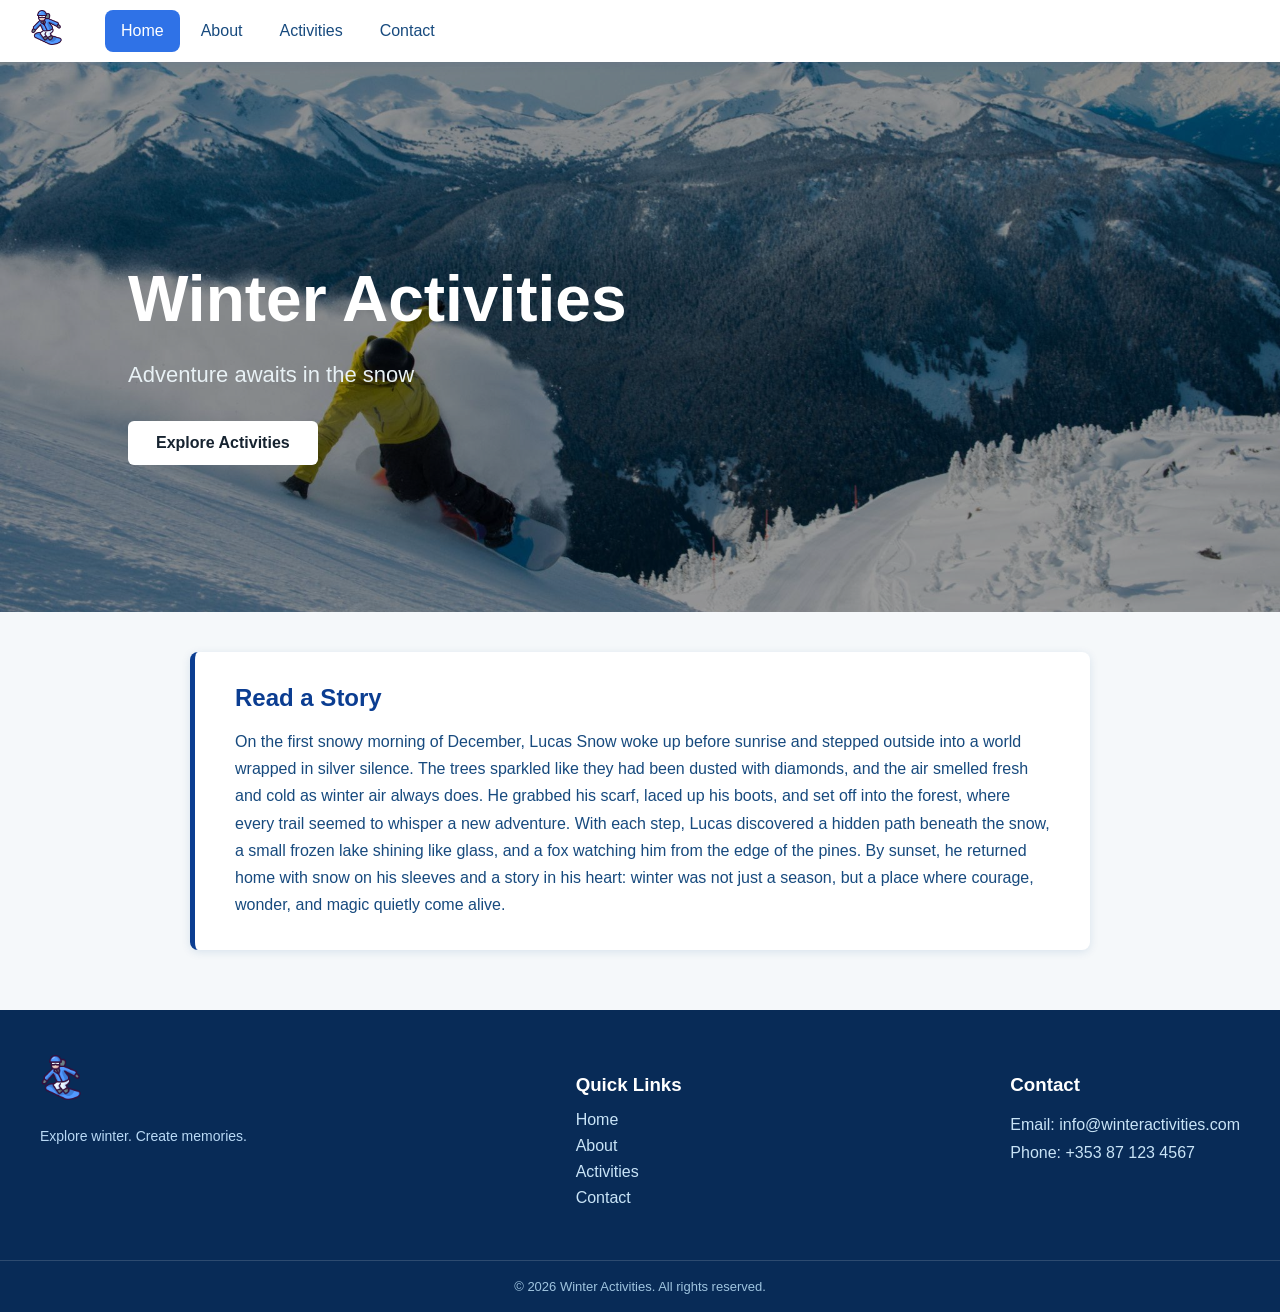
==== index.html @ 236ce680 "Changes in css and creating new features New feature on the contact page, the question box where the" ====
<!DOCTYPE html>
<html lang="en">
  <head>
    <meta charset="UTF-8" />
    <title>Home</title>
    <link rel="stylesheet" href="styles.css" /> 
    <link rel="icon" type="image/png" href="images/logo.png" />
  </head>
  <body>
    <!-- Navbar -->
   <div class="navbar">

    <a href="index.html" class="logo">
        <img src="images/logo.png" alt="Winter Activities">
    </a>

    <div class="nav-links">
        <a href="index.html" class="active" aria-current="page">Home</a>
        <a href="about.html">About</a>
        <a href="activities.html">Activities</a>
        <a href="contact.html">Contact</a>
    </div>

</div>
    <!-- Main Content -->
  <section class="hero">
    <img src="images/winter_a.jpg" alt="Winter activities">

    <div class="hero-overlay"></div>

    <div class="hero-content">
        <h1>Winter Activities</h1>
        <p>Adventure awaits in the snow</p>
        <a href="activities.html" class="hero-button">Explore Activities</a>
    </div>
  </section>

    <!-- Stories Section -->
    <div class="stories">
      <h2>Read a Story</h2>
      <p>On the first snowy morning of December, Lucas Snow woke up before sunrise and stepped outside into a world wrapped in silver silence. The trees sparkled like they had been dusted with diamonds, and the air smelled fresh and cold as winter air always does. He grabbed his scarf, laced up his boots, and set off into the forest, where every trail seemed to whisper a new adventure. With each step, Lucas discovered a hidden path beneath the snow, a small frozen lake shining like glass, and a fox watching him from the edge of the pines. By sunset, he returned home with snow on his sleeves and a story in his heart: winter was not just a season, but a place where courage, wonder, and magic quietly come alive.</p>
    </div>

<footer class="footer">

    <div class="footer-content">

        <div class="footer-logo">
            <img src="images/logo.png" alt="Winter Activities">
            <p>Explore winter. Create memories.</p>
        </div>

        <div class="footer-links">
            <h3>Quick Links</h3>
            <a href="index.html">Home</a>
            <a href="about.html">About</a>
            <a href="activities.html">Activities</a>
            <a href="contact.html">Contact</a>
        </div>

        <div class="footer-contact">
            <h3>Contact</h3>
            <p>Email: info@winteractivities.com</p>
            <p>Phone: +353 87 123 4567</p>
        </div>

    </div>

    <div class="footer-bottom">
        <p>© 2026 Winter Activities. All rights reserved.</p>
    </div>

</footer>


  </body>
</html>
---- styles.css ----
body {
    font-family: Lucida Grande,Lucida Sans Unicode,Lucida Sans,Geneva,Verdana,sans-serif; 
    margin: 0;
    padding: 0;
    background-color: #f5f8fa;
}

.navbar {
    background-color: white;
    display: flex;
    align-items: center;
    padding: 10px 30px;
    box-shadow: 0 2px 10px rgba(0, 70, 140, 0.12);
    position: relative;
    z-index: 10;
}


.logo {
    color: #0b3d91;
    font-size: 26px;
    font-weight: bold;
    text-decoration: none;
    margin-right: 40px;
}

.logo img {
    height: 35px;
    width: auto;
    display: inline-block;
    transition: transform 0.3s ease;
}

.logo img:hover {
    transform: translateY(-5px) scale(1.05);
}

.nav-links {
    display: flex;
    gap: 5px;
}

.nav-links a {
    color: #174a7e;
    text-decoration: none;
    padding: 12px 16px;
    border-radius: 8px;
    transition: all 0.25s ease;
}

.nav-links a:hover {
    background-color: #e6f2ff;
    color: #0066cc;
}

.nav-links a.active {
    background-color: #2f72e7;
    color: white;
}


.hero {
    position: relative;
    width: 100%;
    height: 550px;
    overflow: hidden;
}

.hero img {
    width: 100%;
    height: 100%;
    object-fit: cover;
    object-position: center;
}


.hero-overlay {
    position: absolute;
    top: 0;
    left: 0;
    width: 100%;
    height: 100%;

    background: rgba(0, 0, 0, 0.4);

    z-index: 1;
}

.hero-content {
    position: absolute;
    top: 50%;
    left: 10%;
    transform: translateY(-50%);
    color: white;
    z-index: 2;
}


.hero-content h1 {
    font-size: 64px;
    font-weight: 700;
    margin-bottom: 15px;
}


.hero-content p {
    font-size: 22px;
    line-height: 1.5;
    margin-bottom: 30px;
    color: #e8f1f5;
}


.hero-button {
    display: inline-block;

    padding: 13px 28px;

    background-color: white;
    color: #162330;

    text-decoration: none;

    font-size: 16px;
    font-weight: bold;

    border-radius: 6px;

    transition: all 0.3s ease;
}


.hero-button:hover {
    background-color: #162330;
    color: white;

    transform: translateY(-3px);
}


.stories {
    box-sizing: border-box;
    max-width: 900px;
    margin: 40px auto 60px;
    padding: 32px 40px;
    border-left: 5px solid #0b3d91;
    border-radius: 8px;
    background-color: white;
    box-shadow: 0 2px 10px rgba(0, 70, 140, 0.12);
}

.stories h2 {
    margin: 0 0 16px;
    color: #0b3d91;
}

.stories p {
    margin: 0;
    color: #174a7e;
    line-height: 1.7;
}

.about-content {    
    font-family: Lucida Grande,Lucida Sans Unicode,Lucida Sans,Geneva,Verdana,sans-serif; 
    max-width: 800px;
    margin: 0 auto;
    padding: 40px 20px;
    text-align: center;
}

.about-content h2 {
    font-size: 36px;
    margin-bottom: 20px;
}

.about-content ul {
    list-style-type: none;
    padding: 0;
}

.about-content li {
    font-size: 18px;
    margin-bottom: 10px;
}  

.contact-box {
    box-sizing: border-box;
    max-width: 900px;
    margin: 40px auto 60px;
    padding: 32px 40px;
    border-left: 5px solid #0b3d91;
    border-radius: 8px;
    background-color: white;
    box-shadow: 0 2px 10px rgba(0, 70, 140, 0.12);
}

.contact-box h2 {
    margin: 0 0 16px;
    color: #0b3d91;
}

.contact-box p {
    margin: 0;
    color: #174a7e;
    line-height: 1.7;
}

.contact-form {
    max-width: 600px;
    margin: 40px auto;
    padding: 32px 40px;
    border-left: 5px solid #0b3d91;
    border-radius: 8px;
    background-color: white;
    box-shadow: 0 2px 10px rgba(0, 70, 140, 0.12);
}

.contact-form h2 {
    margin: 0 0 16px;
    color: #0b3d91;
}

.contact-form label {
    display: block;
    margin-bottom: 8px;
    color: #174a7e;
}

.contact-form input,
.contact-form textarea {
    width: 100%;
    padding: 12px;
    border: 1px solid #ccc;
    border-radius: 4px;
    font-size: 16px;
}

.contact-form button {
    display: inline-block;
    padding: 13px 28px;
    background-color: rgb(124, 148, 227);
    color: #162330;
    text-decoration: none;
    font-size: 16px;
    font-weight: bold;
    border-radius: 6px;
    transition: all 0.3s ease;
}

.contact-form button:hover {
    background-color: #162330;
    color: white;
    transform: translateY(-3px);
}

.footer {
    background-color: #082b57;
    color: white;
    margin-top: 60px;
}


.footer-content {
    max-width: 1200px;
    margin: 0 auto;
    padding: 45px 30px;
    display: flex;
    justify-content: space-between;
    gap: 20px;
}

.footer-logo {
    max-width: 300px;
}

.footer-logo img {
    height: 45px;
    width: auto;
    margin-bottom: 10px;
}

.footer-logo p {
    color: #b9d9f5;
    font-size: 14px;
}

.footer-links,
.footer-contact {
    display: flex;
    flex-direction: column;
}

.footer h3 {
    margin-bottom: 15px;
    color: white;
}

.footer-links a {
    color: #c9e4f7;
    text-decoration: none;
    margin-bottom: 8px;
    transition: color 0.2s ease;
}

.footer-links a:hover {
    color: #5bbcff;
}

.footer-contact p {
    color: #c9e4f7;
    margin: 5px 0;
}

.footer-bottom {
    border-top: 1px solid rgba(255, 255, 255, 0.15);
    text-align: center;
    padding: 18px;
}

.footer-bottom p {
    margin: 0;
    color: #9fc4df;
    font-size: 13px;
}
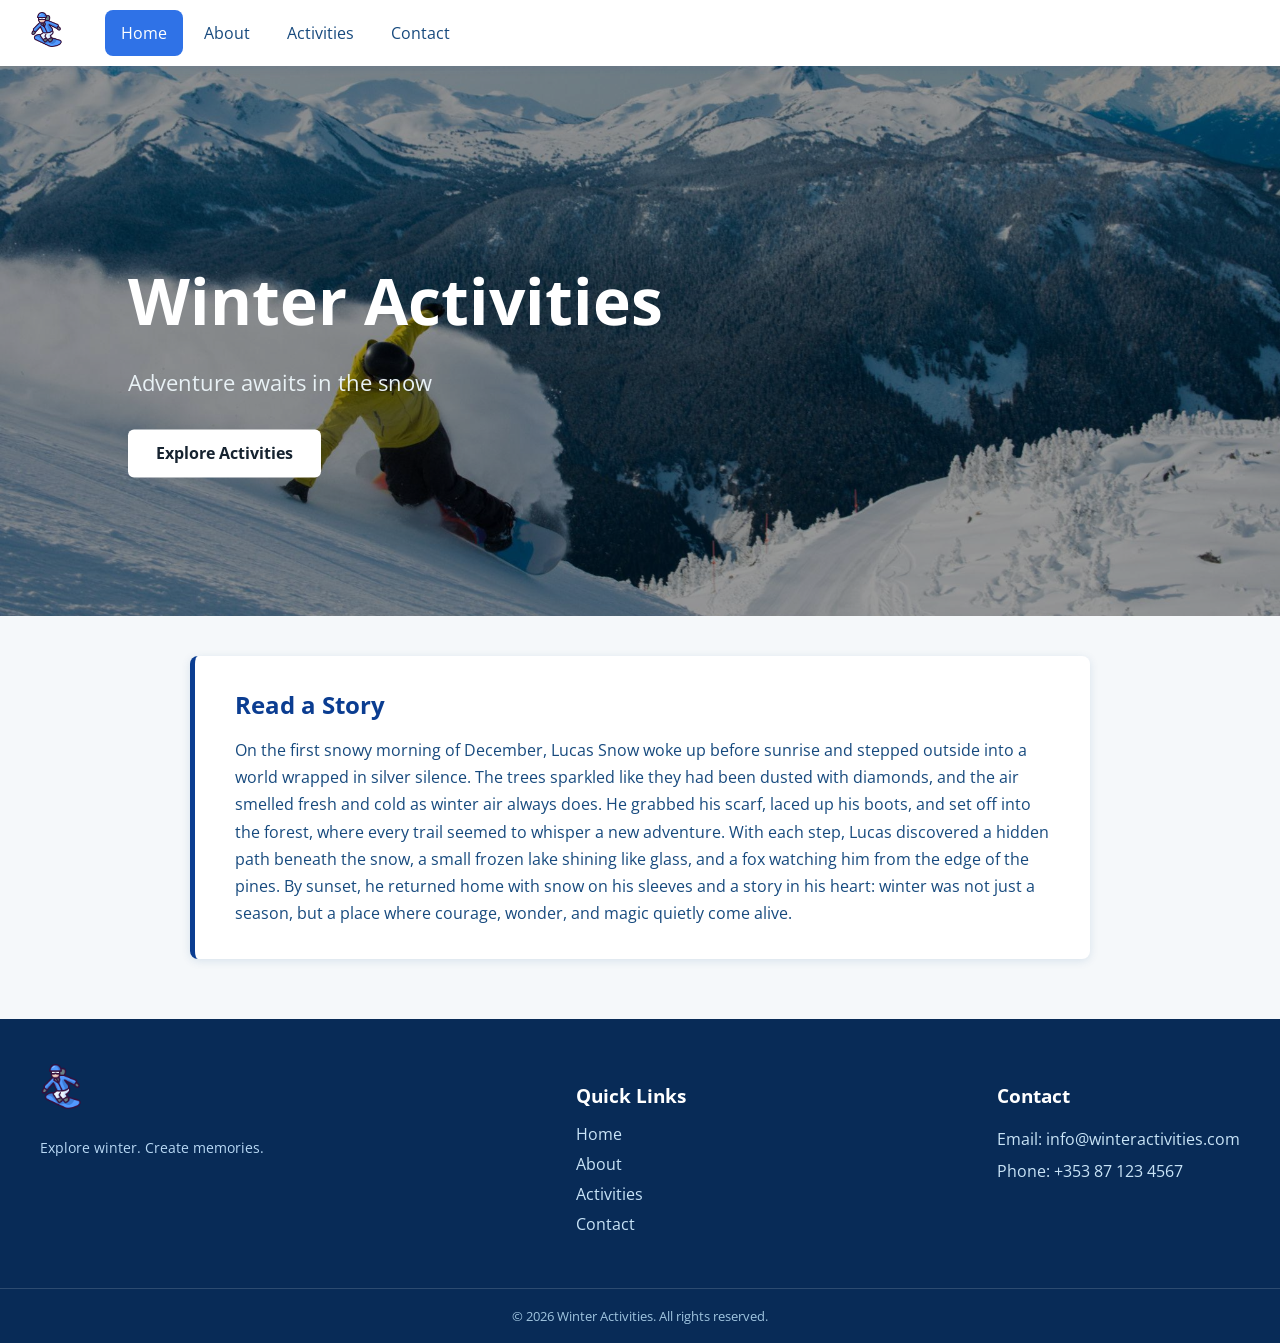
==== commit 327050a2: "added the google fonts api" ====
--- a/index.html
+++ b/index.html
@@ -5,6 +5,9 @@
     <title>Home</title>
     <link rel="stylesheet" href="styles.css" /> 
     <link rel="icon" type="image/png" href="images/logo.png" />
+    <link rel="preconnect" href="https://fonts.googleapis.com">
+    <link rel="preconnect" href="https://fonts.gstatic.com" crossorigin>
+    <link href="https://fonts.googleapis.com/css2?family=Open+Sans:ital,wght@0,300..800;1,300..800&display=swap" rel="stylesheet">
   </head>
   <body>
     <!-- Navbar -->
--- a/styles.css
+++ b/styles.css
@@ -1,9 +1,10 @@
 body {
-    font-family: Lucida Grande,Lucida Sans Unicode,Lucida Sans,Geneva,Verdana,sans-serif; 
+    font-family: 'Open Sans', sans-serif;
     margin: 0;
     padding: 0;
     background-color: #f5f8fa;
 }
+
 
 .navbar {
     background-color: white;
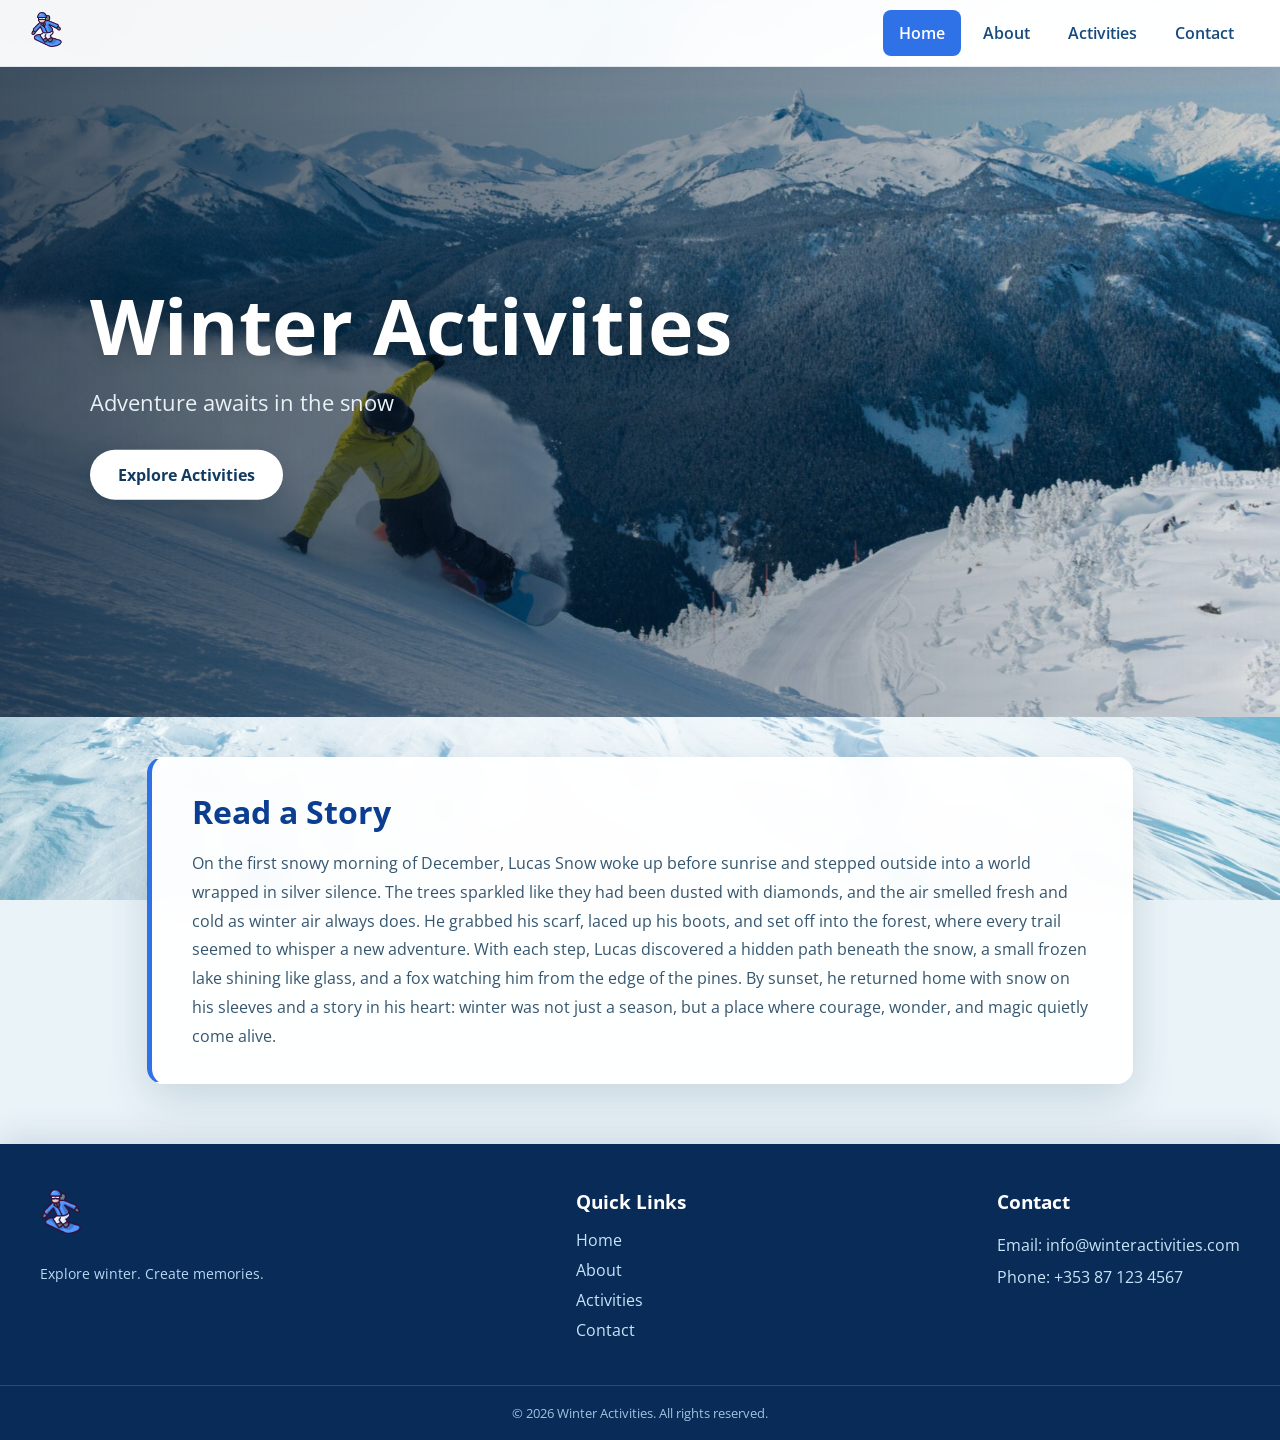
==== commit 5063375d: "Adapted the website for better performance" ====
--- a/index.html
+++ b/index.html
@@ -2,19 +2,22 @@
 <html lang="en">
   <head>
     <meta charset="UTF-8" />
+    <meta name="viewport" content="width=device-width, initial-scale=1" />
     <title>Home</title>
+    <link rel="preload" as="image" href="images/winter_a.jpg" fetchpriority="high" />
     <link rel="stylesheet" href="styles.css" /> 
     <link rel="icon" type="image/png" href="images/logo.png" />
     <link rel="preconnect" href="https://fonts.googleapis.com">
     <link rel="preconnect" href="https://fonts.gstatic.com" crossorigin>
-    <link href="https://fonts.googleapis.com/css2?family=Open+Sans:ital,wght@0,300..800;1,300..800&display=swap" rel="stylesheet">
+    <link rel="preload" as="style" href="https://fonts.googleapis.com/css2?family=Open+Sans:ital,wght@0,300..800;1,300..800&display=swap" onload="this.onload=null;this.rel='stylesheet'">
+    <noscript><link href="https://fonts.googleapis.com/css2?family=Open+Sans:ital,wght@0,300..800;1,300..800&display=swap" rel="stylesheet"></noscript>
   </head>
   <body>
     <!-- Navbar -->
    <div class="navbar">
 
     <a href="index.html" class="logo">
-        <img src="images/logo.png" alt="Winter Activities">
+        <img src="images/logo.png" alt="Winter Activities" width="512" height="512">
     </a>
 
     <div class="nav-links">
@@ -27,7 +30,7 @@
 </div>
     <!-- Main Content -->
   <section class="hero">
-    <img src="images/winter_a.jpg" alt="Winter activities">
+        <img src="images/winter_a.jpg" alt="Winter activities" fetchpriority="high" decoding="async">
 
     <div class="hero-overlay"></div>
 
@@ -49,7 +52,7 @@
     <div class="footer-content">
 
         <div class="footer-logo">
-            <img src="images/logo.png" alt="Winter Activities">
+            <img src="images/logo.png" alt="Winter Activities" width="512" height="512" loading="lazy" decoding="async">
             <p>Explore winter. Create memories.</p>
         </div>
 
--- a/styles.css
+++ b/styles.css
@@ -2,27 +2,41 @@
     font-family: 'Open Sans', sans-serif;
     margin: 0;
     padding: 0;
-    background-color: #f5f8fa;
-}
-
+    min-height: 100vh;
+    display: flex;
+    flex-direction: column;
+    color: #17324d;
+    background-color: #eaf3f8;
+    background-image:
+        linear-gradient(rgba(242, 248, 252, 0.36), rgba(232, 242, 249, 0.5)),
+        url("images/winter-background.jpg");
+    background-position: center;
+    background-size: cover;
+    background-attachment: fixed;
+    background-repeat: no-repeat;
+}
 
 .navbar {
-    background-color: white;
+    background-color: rgba(255, 255, 255, 0.94);
     display: flex;
     align-items: center;
+    justify-content: space-between;
+    gap: 24px;
     padding: 10px 30px;
-    box-shadow: 0 2px 10px rgba(0, 70, 140, 0.12);
-    position: relative;
+    border-bottom: 1px solid rgba(23, 74, 126, 0.1);
+    box-shadow: 0 4px 20px rgba(15, 54, 84, 0.1);
+    position: sticky;
+    top: 0;
     z-index: 10;
-}
-
+    backdrop-filter: blur(14px);
+}
 
 .logo {
     color: #0b3d91;
     font-size: 26px;
     font-weight: bold;
     text-decoration: none;
-    margin-right: 40px;
+    flex-shrink: 0;
 }
 
 .logo img {
@@ -38,7 +52,9 @@
 
 .nav-links {
     display: flex;
-    gap: 5px;
+    flex-wrap: wrap;
+    justify-content: flex-end;
+    gap: 6px;
 }
 
 .nav-links a {
@@ -46,7 +62,8 @@
     text-decoration: none;
     padding: 12px 16px;
     border-radius: 8px;
-    transition: all 0.25s ease;
+    font-weight: 600;
+    transition: background-color 0.25s ease, color 0.25s ease;
 }
 
 .nav-links a:hover {
@@ -59,12 +76,12 @@
     color: white;
 }
 
-
 .hero {
     position: relative;
     width: 100%;
-    height: 550px;
+    height: clamp(420px, 58vw, 650px);
     overflow: hidden;
+    background-color: #174a7e;
 }
 
 .hero img {
@@ -72,8 +89,8 @@
     height: 100%;
     object-fit: cover;
     object-position: center;
-}
-
+    display: block;
+}
 
 .hero-overlay {
     position: absolute;
@@ -81,193 +98,229 @@
     left: 0;
     width: 100%;
     height: 100%;
-
-    background: rgba(0, 0, 0, 0.4);
-
+    background: linear-gradient(90deg, rgba(5, 24, 43, 0.72), rgba(5, 24, 43, 0.12));
     z-index: 1;
 }
 
 .hero-content {
     position: absolute;
     top: 50%;
-    left: 10%;
+    left: max(7%, calc((100% - 1200px) / 2));
+    width: min(760px, 82%);
     transform: translateY(-50%);
     color: white;
     z-index: 2;
 }
 
-
 .hero-content h1 {
-    font-size: 64px;
+    font-size: clamp(2.6rem, 6vw, 5rem);
     font-weight: 700;
-    margin-bottom: 15px;
-}
-
+    line-height: 1.08;
+    margin: 0 0 18px;
+    text-shadow: 0 3px 20px rgba(0, 0, 0, 0.2);
+}
 
 .hero-content p {
-    font-size: 22px;
+    font-size: clamp(1.05rem, 2.2vw, 1.4rem);
     line-height: 1.5;
-    margin-bottom: 30px;
+    margin: 0 0 30px;
     color: #e8f1f5;
 }
-
 
 .hero-button {
     display: inline-block;
-
-    padding: 13px 28px;
-
-    background-color: white;
-    color: #162330;
-
+    padding: 14px 28px;
+    background-color: #fff;
+    color: #123b62;
     text-decoration: none;
-
     font-size: 16px;
     font-weight: bold;
-
-    border-radius: 6px;
-
-    transition: all 0.3s ease;
-}
-
+    border-radius: 999px;
+    box-shadow: 0 8px 24px rgba(4, 25, 45, 0.18);
+    transition: background-color 0.3s ease, color 0.3s ease, transform 0.3s ease;
+}
 
 .hero-button:hover {
     background-color: #162330;
     color: white;
-
     transform: translateY(-3px);
 }
 
-
 .stories {
-    box-sizing: border-box;
     max-width: 900px;
     margin: 40px auto 60px;
     padding: 32px 40px;
-    border-left: 5px solid #0b3d91;
-    border-radius: 8px;
-    background-color: white;
-    box-shadow: 0 2px 10px rgba(0, 70, 140, 0.12);
+    border: 1px solid rgba(255, 255, 255, 0.8);
+    border-left: 5px solid #2f72e7;
+    border-radius: 16px;
+    background-color: rgba(255, 255, 255, 0.93);
+    box-shadow: 0 16px 45px rgba(15, 54, 84, 0.15);
+    backdrop-filter: blur(12px);
 }
 
 .stories h2 {
     margin: 0 0 16px;
     color: #0b3d91;
+    font-size: clamp(1.5rem, 3vw, 2rem);
 }
 
 .stories p {
     margin: 0;
-    color: #174a7e;
-    line-height: 1.7;
-}
-
-.about-content {    
-    font-family: Lucida Grande,Lucida Sans Unicode,Lucida Sans,Geneva,Verdana,sans-serif; 
+    color: #35566f;
+    line-height: 1.8;
+}
+
+.about-content {
     max-width: 800px;
-    margin: 0 auto;
-    padding: 40px 20px;
+    margin: 40px auto 60px;
+    padding: 32px 40px;
     text-align: center;
+    border: 1px solid rgba(255, 255, 255, 0.8);
+    border-radius: 16px;
+    background-color: rgba(255, 255, 255, 0.93);
+    box-shadow: 0 16px 45px rgba(15, 54, 84, 0.15);
+    backdrop-filter: blur(12px);
 }
 
 .about-content h2 {
-    font-size: 36px;
-    margin-bottom: 20px;
+    color: #0b3d91;
+    font-size: clamp(1.7rem, 4vw, 2.25rem);
+    margin: 0 0 20px;
 }
 
 .about-content ul {
     list-style-type: none;
     padding: 0;
+    margin: 0;
 }
 
 .about-content li {
-    font-size: 18px;
-    margin-bottom: 10px;
-}  
+    padding: 14px 16px;
+    border-radius: 10px;
+    color: #35566f;
+    font-size: 17px;
+    line-height: 1.6;
+}
+
+.about-content li + li {
+    margin-top: 8px;
+    background-color: rgba(231, 242, 250, 0.72);
+}
 
 .contact-box {
-    box-sizing: border-box;
     max-width: 900px;
     margin: 40px auto 60px;
     padding: 32px 40px;
-    border-left: 5px solid #0b3d91;
-    border-radius: 8px;
-    background-color: white;
-    box-shadow: 0 2px 10px rgba(0, 70, 140, 0.12);
+    border: 1px solid rgba(255, 255, 255, 0.8);
+    border-left: 5px solid #2f72e7;
+    border-radius: 16px;
+    background-color: rgba(255, 255, 255, 0.93);
+    box-shadow: 0 16px 45px rgba(15, 54, 84, 0.15);
+    backdrop-filter: blur(12px);
 }
 
 .contact-box h2 {
     margin: 0 0 16px;
     color: #0b3d91;
+    font-size: clamp(1.5rem, 3vw, 2rem);
 }
 
 .contact-box p {
     margin: 0;
-    color: #174a7e;
-    line-height: 1.7;
+    color: #35566f;
+    line-height: 1.8;
+}
+
+.contact-box p + p {
+    margin-top: 8px;
+}
+
+.contact-box a {
+    color: #1d5eaa;
+    font-weight: 600;
 }
 
 .contact-form {
     max-width: 600px;
-    margin: 40px auto;
+    margin: 0 auto 60px;
     padding: 32px 40px;
-    border-left: 5px solid #0b3d91;
-    border-radius: 8px;
-    background-color: white;
-    box-shadow: 0 2px 10px rgba(0, 70, 140, 0.12);
+    border: 1px solid rgba(255, 255, 255, 0.8);
+    border-left: 5px solid #2f72e7;
+    border-radius: 16px;
+    background-color: rgba(255, 255, 255, 0.95);
+    box-shadow: 0 16px 45px rgba(15, 54, 84, 0.15);
+    backdrop-filter: blur(12px);
 }
 
 .contact-form h2 {
     margin: 0 0 16px;
     color: #0b3d91;
+    font-size: clamp(1.5rem, 3vw, 2rem);
 }
 
 .contact-form label {
     display: block;
-    margin-bottom: 8px;
+    margin: 16px 0 8px;
     color: #174a7e;
+    font-weight: 600;
 }
 
 .contact-form input,
 .contact-form textarea {
     width: 100%;
-    padding: 12px;
-    border: 1px solid #ccc;
-    border-radius: 4px;
+    padding: 13px 14px;
+    border: 1px solid #c5d5e2;
+    border-radius: 8px;
+    background-color: #f8fbfd;
+    color: #17324d;
     font-size: 16px;
+    font-family: inherit;
+}
+
+.contact-form input:focus,
+.contact-form textarea:focus {
+    outline: 3px solid rgba(47, 114, 231, 0.2);
+    border-color: #2f72e7;
+}
+
+.contact-form textarea {
+    resize: vertical;
 }
 
 .contact-form button {
     display: inline-block;
+    margin-top: 20px;
     padding: 13px 28px;
-    background-color: rgb(124, 148, 227);
-    color: #162330;
-    text-decoration: none;
+    border: 0;
+    background-color: #2f72e7;
+    color: white;
     font-size: 16px;
     font-weight: bold;
-    border-radius: 6px;
-    transition: all 0.3s ease;
+    border-radius: 999px;
+    cursor: pointer;
+    transition: background-color 0.3s ease, transform 0.3s ease;
 }
 
 .contact-form button:hover {
-    background-color: #162330;
-    color: white;
+    background-color: #174a9e;
     transform: translateY(-3px);
 }
 
 .footer {
     background-color: #082b57;
     color: white;
-    margin-top: 60px;
-}
-
+    margin-top: auto;
+    box-shadow: 0 -8px 30px rgba(8, 43, 87, 0.12);
+}
 
 .footer-content {
     max-width: 1200px;
     margin: 0 auto;
-    padding: 45px 30px;
+    padding: 45px 30px 36px;
     display: flex;
     justify-content: space-between;
-    gap: 20px;
+    flex-wrap: wrap;
+    gap: 36px;
 }
 
 .footer-logo {
@@ -283,6 +336,7 @@
 .footer-logo p {
     color: #b9d9f5;
     font-size: 14px;
+    line-height: 1.6;
 }
 
 .footer-links,
@@ -292,7 +346,7 @@
 }
 
 .footer h3 {
-    margin-bottom: 15px;
+    margin: 0 0 15px;
     color: white;
 }
 
@@ -322,4 +376,37 @@
     margin: 0;
     color: #9fc4df;
     font-size: 13px;
-}+}
+
+@media (max-width: 700px) {
+    .navbar {
+        padding: 10px 18px;
+    }
+
+    .nav-links a {
+        padding: 10px 12px;
+    }
+
+    .hero {
+        height: 500px;
+    }
+
+    .hero-content {
+        left: 7%;
+        width: 86%;
+    }
+
+    .stories,
+    .about-content,
+    .contact-box,
+    .contact-form {
+        width: calc(100% - 36px);
+        padding: 26px 24px;
+    }
+
+    .footer-content {
+        padding: 36px 24px;
+        gap: 28px;
+    }
+}
+
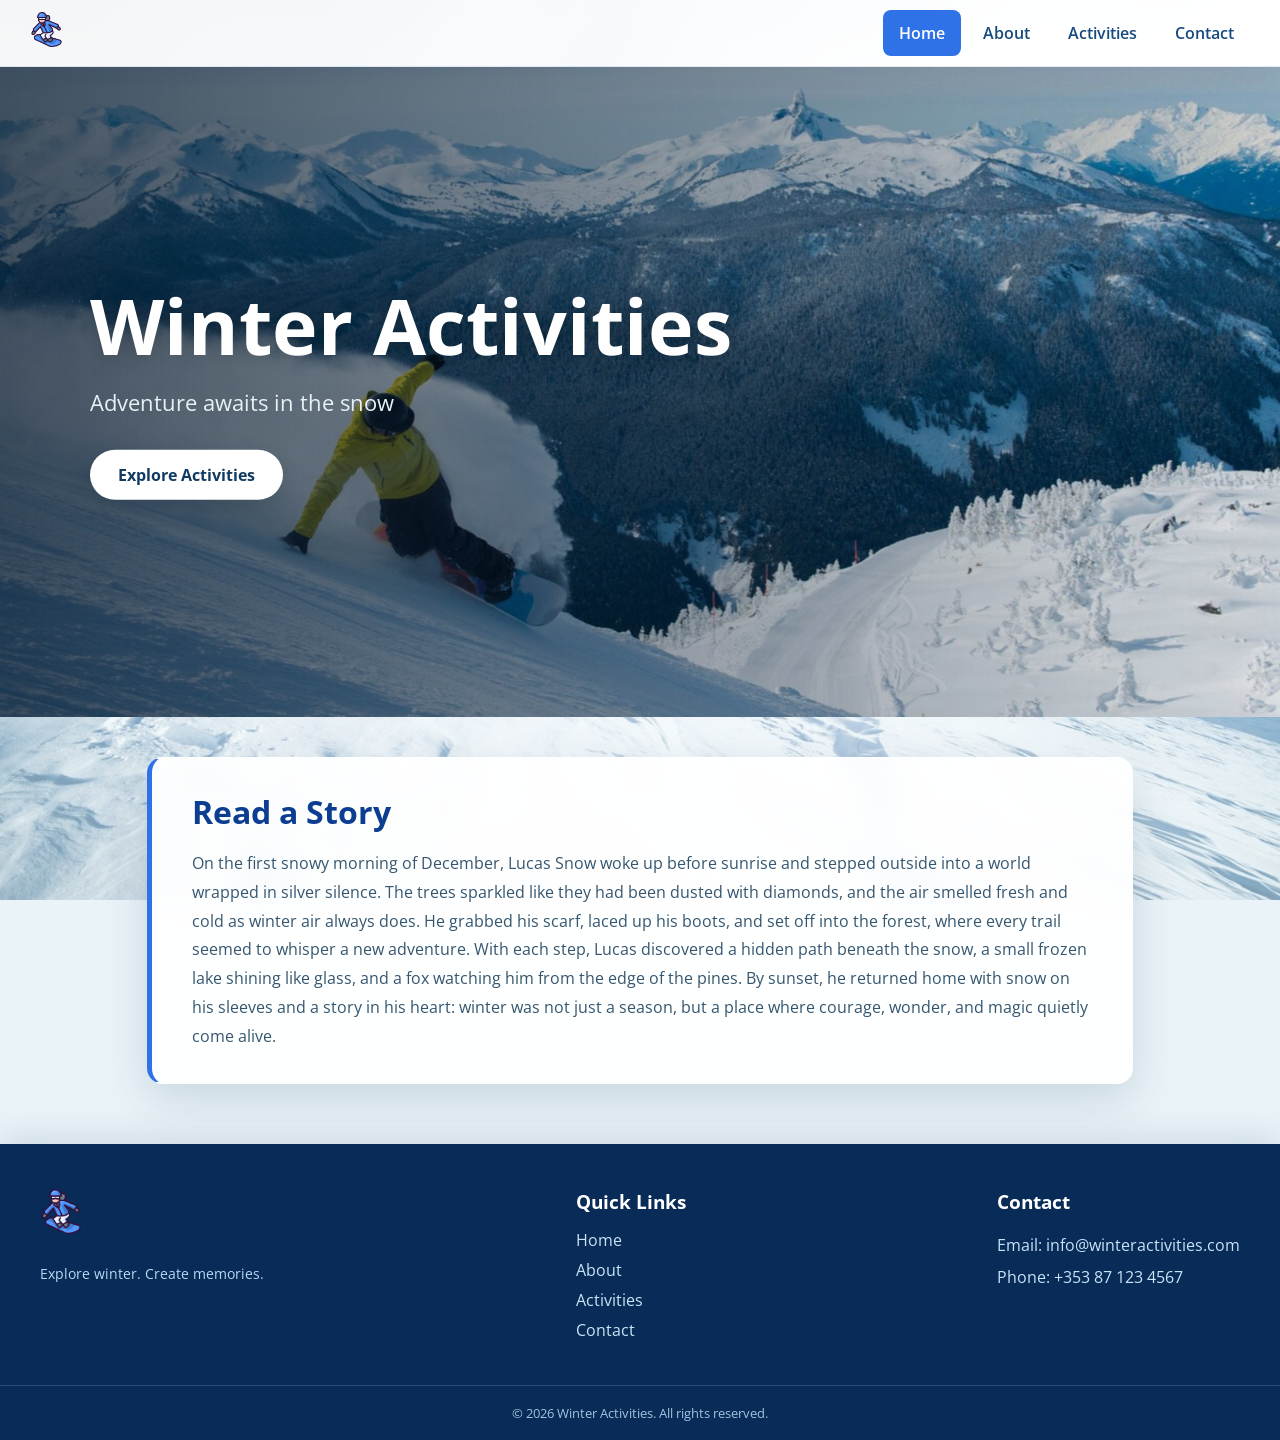
==== commit ea0b75a6: "Performance boost" ====
--- a/index.html
+++ b/index.html
@@ -4,7 +4,8 @@
     <meta charset="UTF-8" />
     <meta name="viewport" content="width=device-width, initial-scale=1" />
     <title>Home</title>
-    <link rel="preload" as="image" href="images/winter_a.jpg" fetchpriority="high" />
+    <link rel="preload" as="image" href="images/winter_a.min.jpg" fetchpriority="high" />
+    <link rel="preload" as="style" href="styles.css" />
     <link rel="stylesheet" href="styles.css" /> 
     <link rel="icon" type="image/png" href="images/logo.png" />
     <link rel="preconnect" href="https://fonts.googleapis.com">
@@ -30,7 +31,7 @@
 </div>
     <!-- Main Content -->
   <section class="hero">
-        <img src="images/winter_a.jpg" alt="Winter activities" fetchpriority="high" decoding="async">
+        <img src="images/winter_a.min.jpg" alt="Winter activities" fetchpriority="high" decoding="async">
 
     <div class="hero-overlay"></div>
 
--- a/styles.css
+++ b/styles.css
@@ -9,7 +9,7 @@
     background-color: #eaf3f8;
     background-image:
         linear-gradient(rgba(242, 248, 252, 0.36), rgba(232, 242, 249, 0.5)),
-        url("images/winter-background.jpg");
+        url("images/winter-background.min.jpg");
     background-position: center;
     background-size: cover;
     background-attachment: fixed;
--- a/styles.css
+++ b/styles.css
@@ -9,7 +9,7 @@
     background-color: #eaf3f8;
     background-image:
         linear-gradient(rgba(242, 248, 252, 0.36), rgba(232, 242, 249, 0.5)),
-        url("images/winter-background.jpg");
+        url("images/winter-background.min.jpg");
     background-position: center;
     background-size: cover;
     background-attachment: fixed;
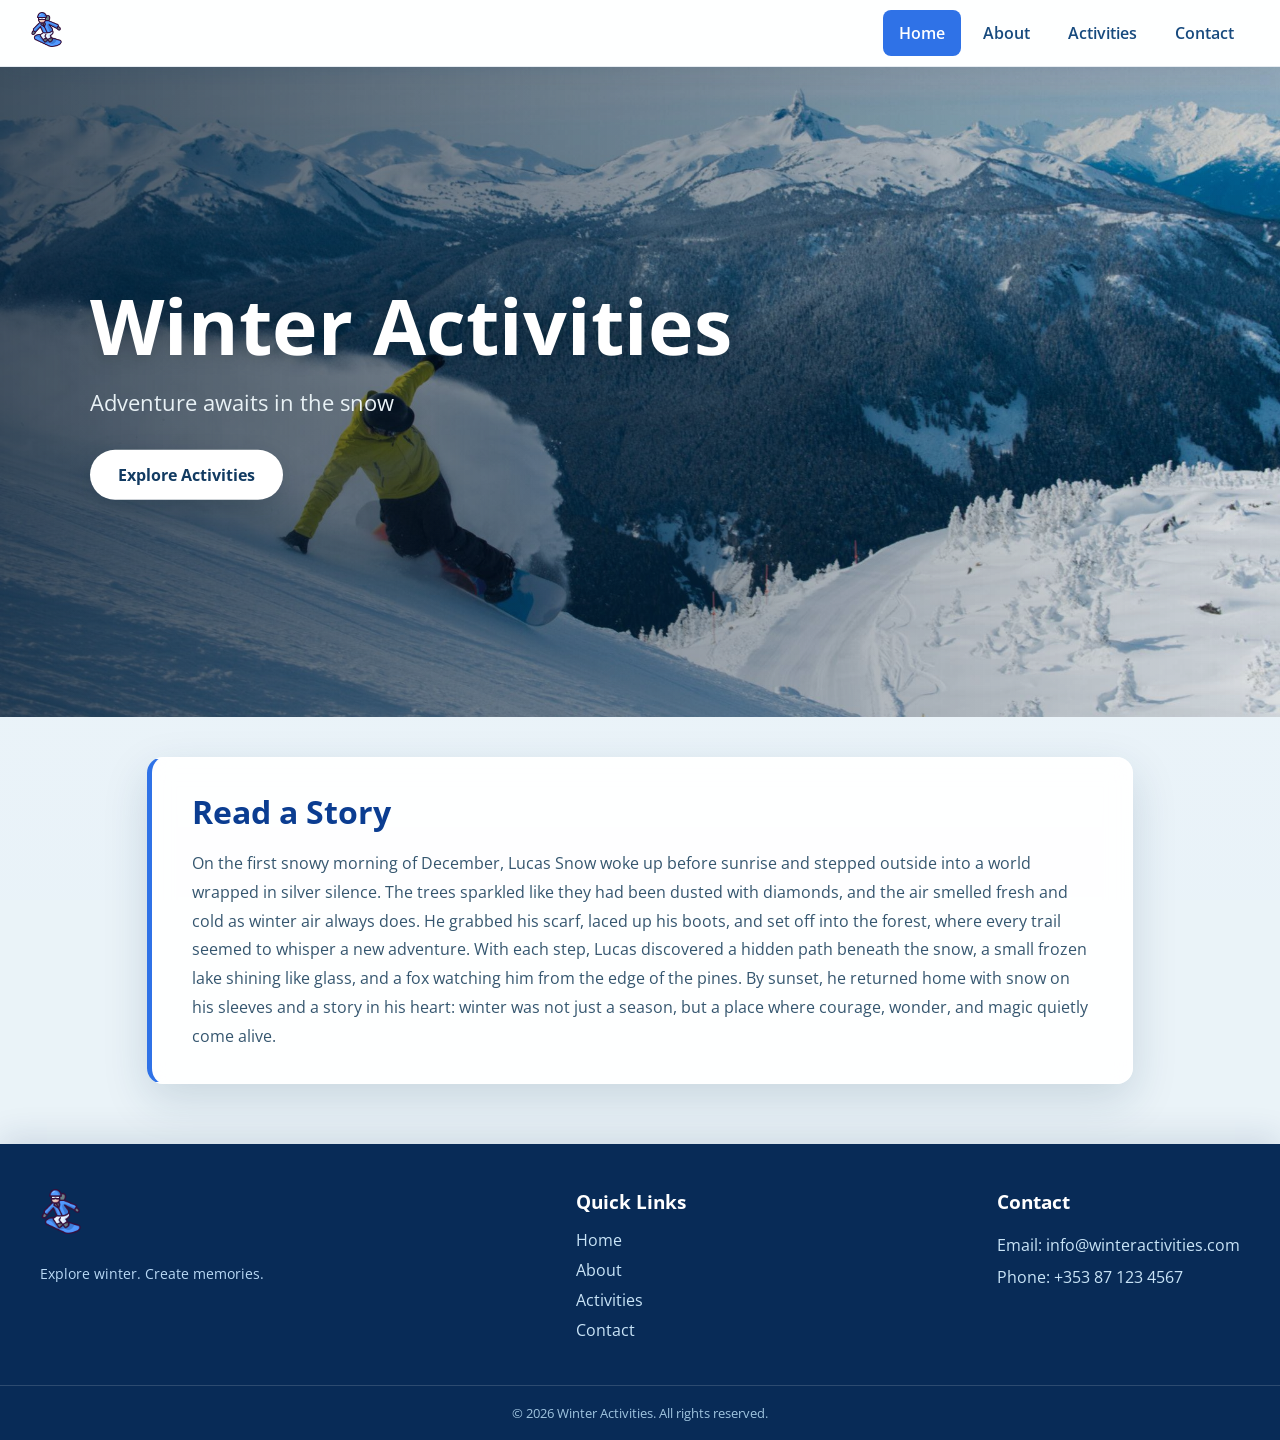
==== commit 7379c5bc: "push" ====
--- a/index.html
+++ b/index.html
@@ -2,23 +2,22 @@
 <html lang="en">
   <head>
     <meta charset="UTF-8" />
-    <meta name="viewport" content="width=device-width, initial-scale=1" />
+    <meta name=" viewport" content="width=device - width, initial-scale=1"/>
+    <meta name="description" content="Powder Chase Adventure is an agency that will help you to achieve the best performance of winter activities ever"/>
     <title>Home</title>
-    <link rel="preload" as="image" href="images/winter_a.min.jpg" fetchpriority="high" />
-    <link rel="preload" as="style" href="styles.css" />
     <link rel="stylesheet" href="styles.css" /> 
     <link rel="icon" type="image/png" href="images/logo.png" />
     <link rel="preconnect" href="https://fonts.googleapis.com">
     <link rel="preconnect" href="https://fonts.gstatic.com" crossorigin>
-    <link rel="preload" as="style" href="https://fonts.googleapis.com/css2?family=Open+Sans:ital,wght@0,300..800;1,300..800&display=swap" onload="this.onload=null;this.rel='stylesheet'">
-    <noscript><link href="https://fonts.googleapis.com/css2?family=Open+Sans:ital,wght@0,300..800;1,300..800&display=swap" rel="stylesheet"></noscript>
+    <link href="https://fonts.googleapis.com/css2?family=Open+Sans:ital,wght@0,300..800;1,300..800&display=swap" rel="stylesheet">
+    <link rel="preload" as="image" href="images/wit">
   </head>
   <body>
     <!-- Navbar -->
    <div class="navbar">
 
     <a href="index.html" class="logo">
-        <img src="images/logo.png" alt="Winter Activities" width="512" height="512">
+        <img src="images/logo.png" alt="Winter Activities">
     </a>
 
     <div class="nav-links">
@@ -31,7 +30,7 @@
 </div>
     <!-- Main Content -->
   <section class="hero">
-        <img src="images/winter_a.min.jpg" alt="Winter activities" fetchpriority="high" decoding="async">
+    <img src="images/winter_a.jpg" alt="Winter activities">
 
     <div class="hero-overlay"></div>
 
@@ -53,7 +52,7 @@
     <div class="footer-content">
 
         <div class="footer-logo">
-            <img src="images/logo.png" alt="Winter Activities" width="512" height="512" loading="lazy" decoding="async">
+            <img src="images/logo.png" alt="Winter Activities">
             <p>Explore winter. Create memories.</p>
         </div>
 
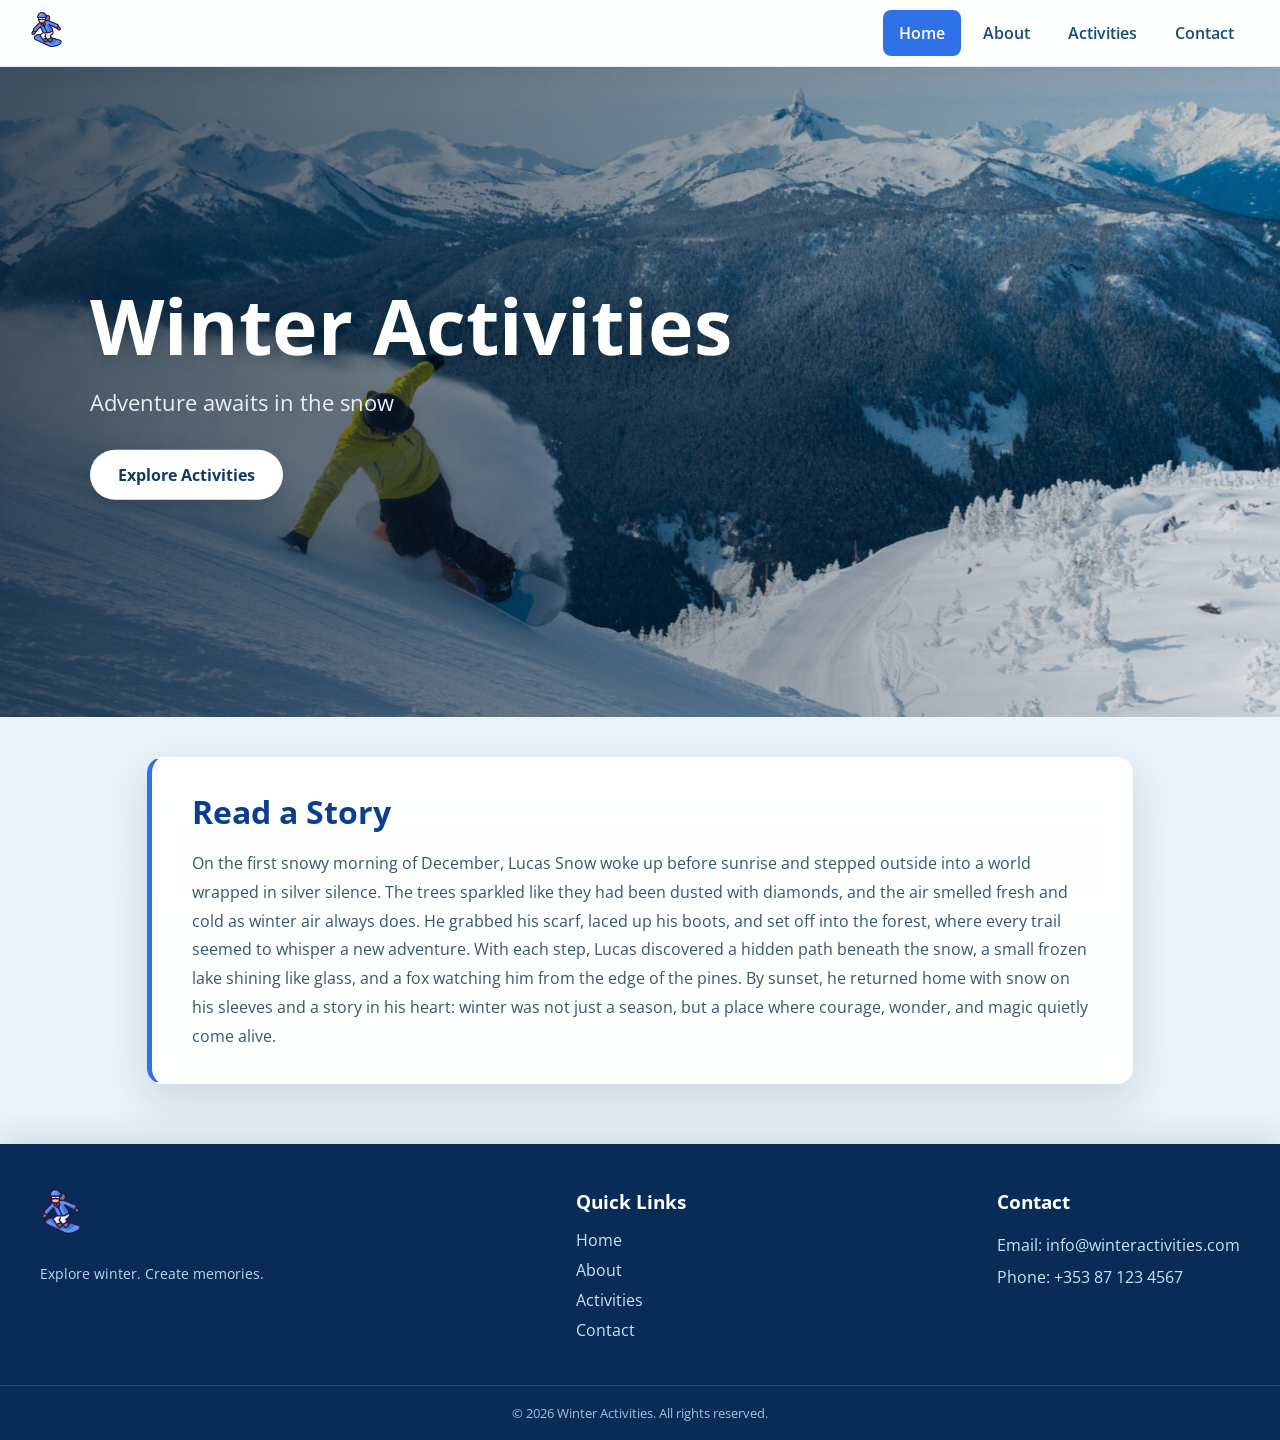
==== commit db1395a3: "push boost" ====
--- a/index.html
+++ b/index.html
@@ -2,7 +2,7 @@
 <html lang="en">
   <head>
     <meta charset="UTF-8" />
-    <meta name=" viewport" content="width=device - width, initial-scale=1"/>
+    <meta name="viewport" content="width=device-width, initial-scale=1"/>
     <meta name="description" content="Powder Chase Adventure is an agency that will help you to achieve the best performance of winter activities ever"/>
     <title>Home</title>
     <link rel="stylesheet" href="styles.css" /> 
@@ -10,7 +10,7 @@
     <link rel="preconnect" href="https://fonts.googleapis.com">
     <link rel="preconnect" href="https://fonts.gstatic.com" crossorigin>
     <link href="https://fonts.googleapis.com/css2?family=Open+Sans:ital,wght@0,300..800;1,300..800&display=swap" rel="stylesheet">
-    <link rel="preload" as="image" href="images/wit">
+    <link rel="preload" as="image" href="images/winter_a.webp" fetchpriority="high">
   </head>
   <body>
     <!-- Navbar -->
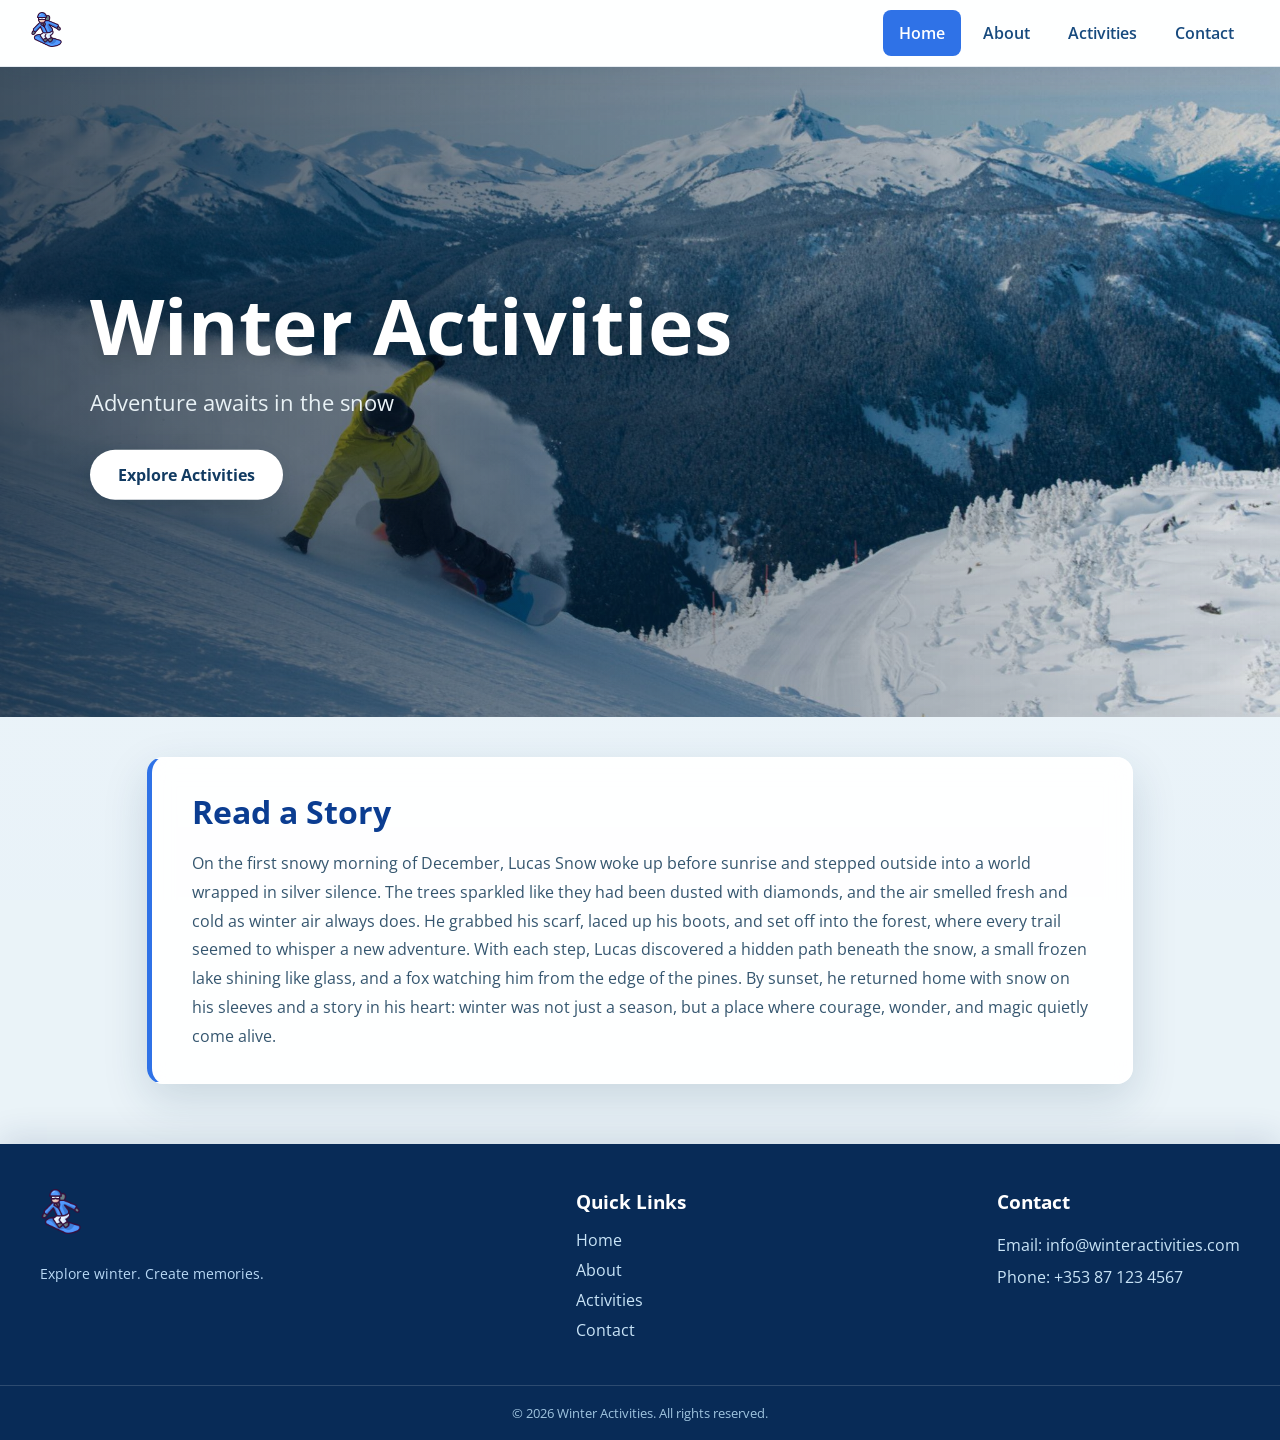
==== commit 40b447d2: "boost" ====
--- a/index.html
+++ b/index.html
@@ -10,7 +10,7 @@
     <link rel="preconnect" href="https://fonts.googleapis.com">
     <link rel="preconnect" href="https://fonts.gstatic.com" crossorigin>
     <link href="https://fonts.googleapis.com/css2?family=Open+Sans:ital,wght@0,300..800;1,300..800&display=swap" rel="stylesheet">
-    <link rel="preload" as="image" href="images/winter_a.webp" fetchpriority="high">
+    <link rel="preload" as="image" href="images/winter_a.jpg" fetchpriority="high">
   </head>
   <body>
     <!-- Navbar -->
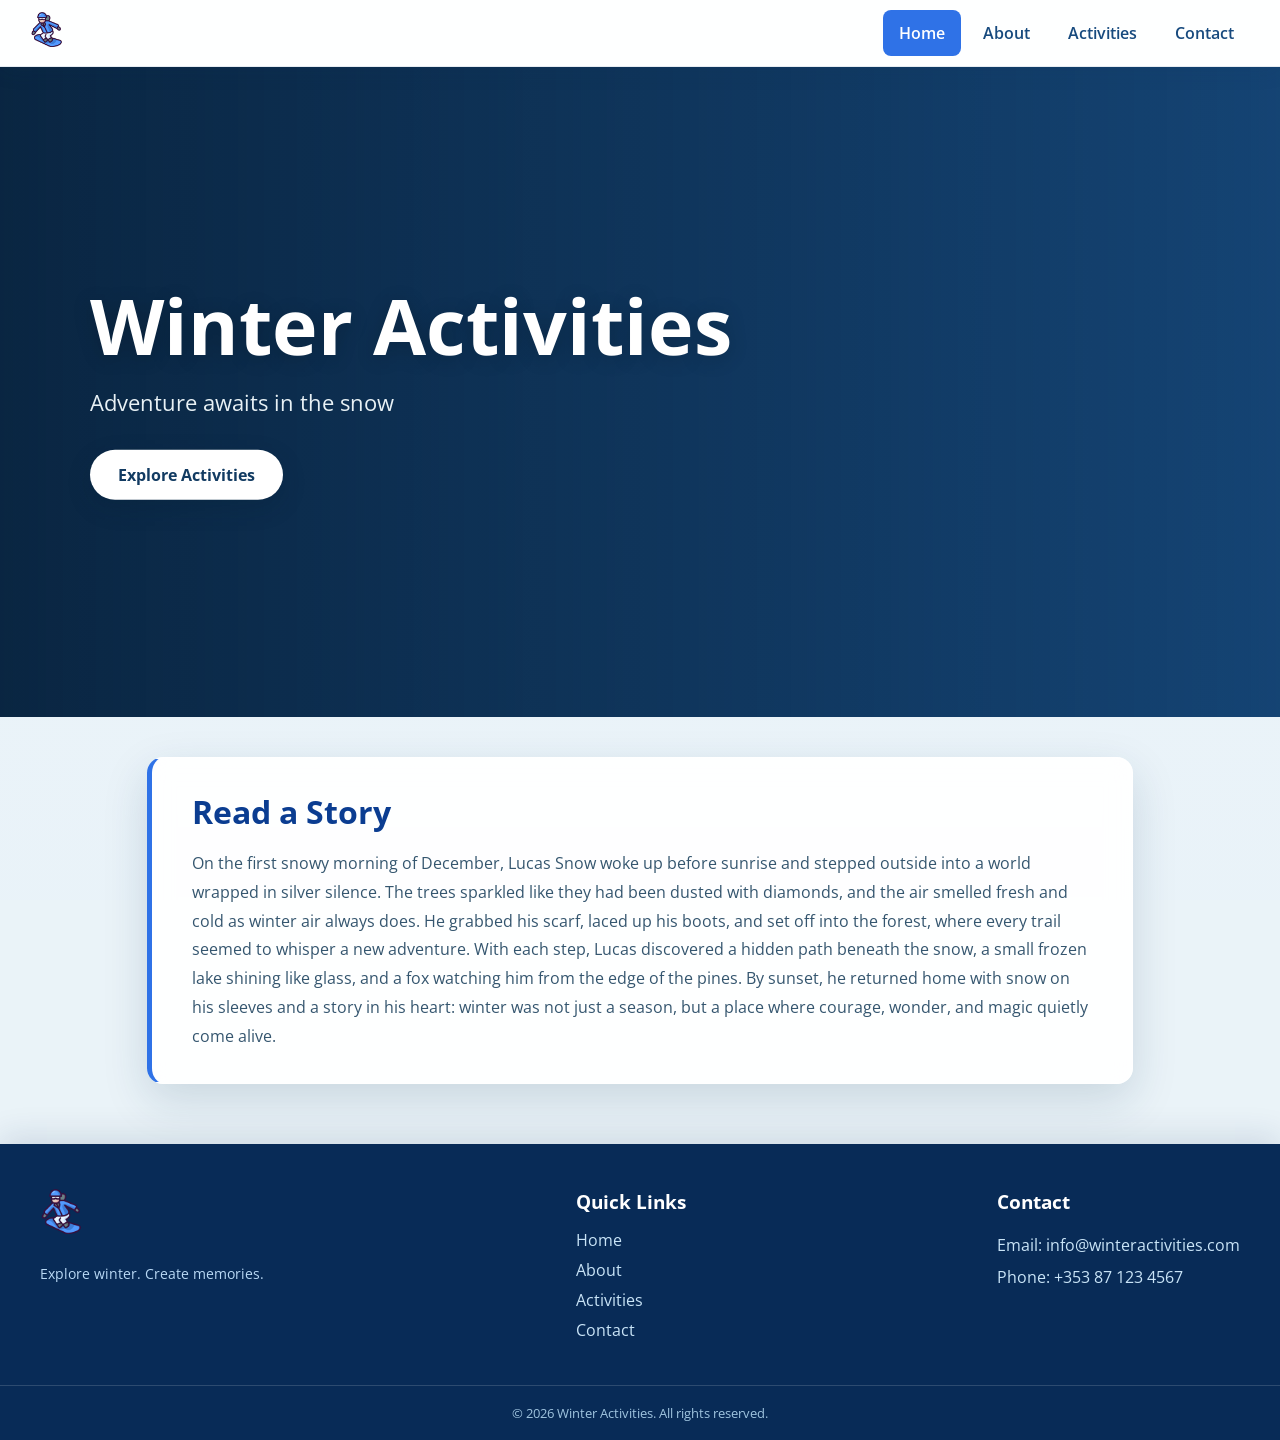
==== commit 423b08cd: "boost" ====
--- a/index.html
+++ b/index.html
@@ -5,19 +5,22 @@
     <meta name="viewport" content="width=device-width, initial-scale=1"/>
     <meta name="description" content="Powder Chase Adventure is an agency that will help you to achieve the best performance of winter activities ever"/>
     <title>Home</title>
-    <link rel="stylesheet" href="styles.css" /> 
+    <link rel="preload" as="style" href="styles.css" />
+    <link rel="stylesheet" href="styles.css" />
     <link rel="icon" type="image/png" href="images/logo.png" />
     <link rel="preconnect" href="https://fonts.googleapis.com">
     <link rel="preconnect" href="https://fonts.gstatic.com" crossorigin>
-    <link href="https://fonts.googleapis.com/css2?family=Open+Sans:ital,wght@0,300..800;1,300..800&display=swap" rel="stylesheet">
-    <link rel="preload" as="image" href="images/winter_a.jpg" fetchpriority="high">
+    <link rel="preload" as="style" href="https://fonts.googleapis.com/css2?family=Open+Sans:ital,wght@0,300..800;1,300..800&display=swap" onload="this.onload=null;this.rel='stylesheet'">
+    <noscript><link href="https://fonts.googleapis.com/css2?family=Open+Sans:ital,wght@0,300..800;1,300..800&display=swap" rel="stylesheet"></noscript>
+    <link rel="preload" as="image" href="images/winter_a.mobile.jpg" media="(max-width: 700px)" fetchpriority="high">
+    <link rel="preload" as="image" href="images/winter_a.jpg" media="(min-width: 701px)" fetchpriority="high">
   </head>
   <body>
     <!-- Navbar -->
    <div class="navbar">
 
     <a href="index.html" class="logo">
-        <img src="images/logo.png" alt="Winter Activities">
+        <img src="images/logo-small.png" alt="Winter Activities" width="128" height="128">
     </a>
 
     <div class="nav-links">
@@ -30,7 +33,10 @@
 </div>
     <!-- Main Content -->
   <section class="hero">
-    <img src="images/winter_a.jpg" alt="Winter activities">
+    <picture>
+      <source media="(max-width: 700px)" srcset="images/winter_a.mobile.jpg">
+      <img src="images/winter_a.jpg" alt="Winter activities" fetchpriority="high" decoding="async" width="2048" height="1367">
+    </picture>
 
     <div class="hero-overlay"></div>
 
@@ -52,7 +58,7 @@
     <div class="footer-content">
 
         <div class="footer-logo">
-            <img src="images/logo.png" alt="Winter Activities">
+            <img src="images/logo-small.png" alt="Winter Activities" width="128" height="128" loading="lazy" decoding="async">
             <p>Explore winter. Create memories.</p>
         </div>
 
--- a/styles.css
+++ b/styles.css
@@ -379,6 +379,13 @@
 }
 
 @media (max-width: 700px) {
+    body {
+        background-image:
+            linear-gradient(rgba(242, 248, 252, 0.36), rgba(232, 242, 249, 0.5)),
+            url("images/winter-background.mobile.jpg");
+        background-attachment: scroll;
+    }
+
     .navbar {
         padding: 10px 18px;
     }
--- a/styles.css
+++ b/styles.css
@@ -379,6 +379,13 @@
 }
 
 @media (max-width: 700px) {
+    body {
+        background-image:
+            linear-gradient(rgba(242, 248, 252, 0.36), rgba(232, 242, 249, 0.5)),
+            url("images/winter-background.mobile.jpg");
+        background-attachment: scroll;
+    }
+
     .navbar {
         padding: 10px 18px;
     }
